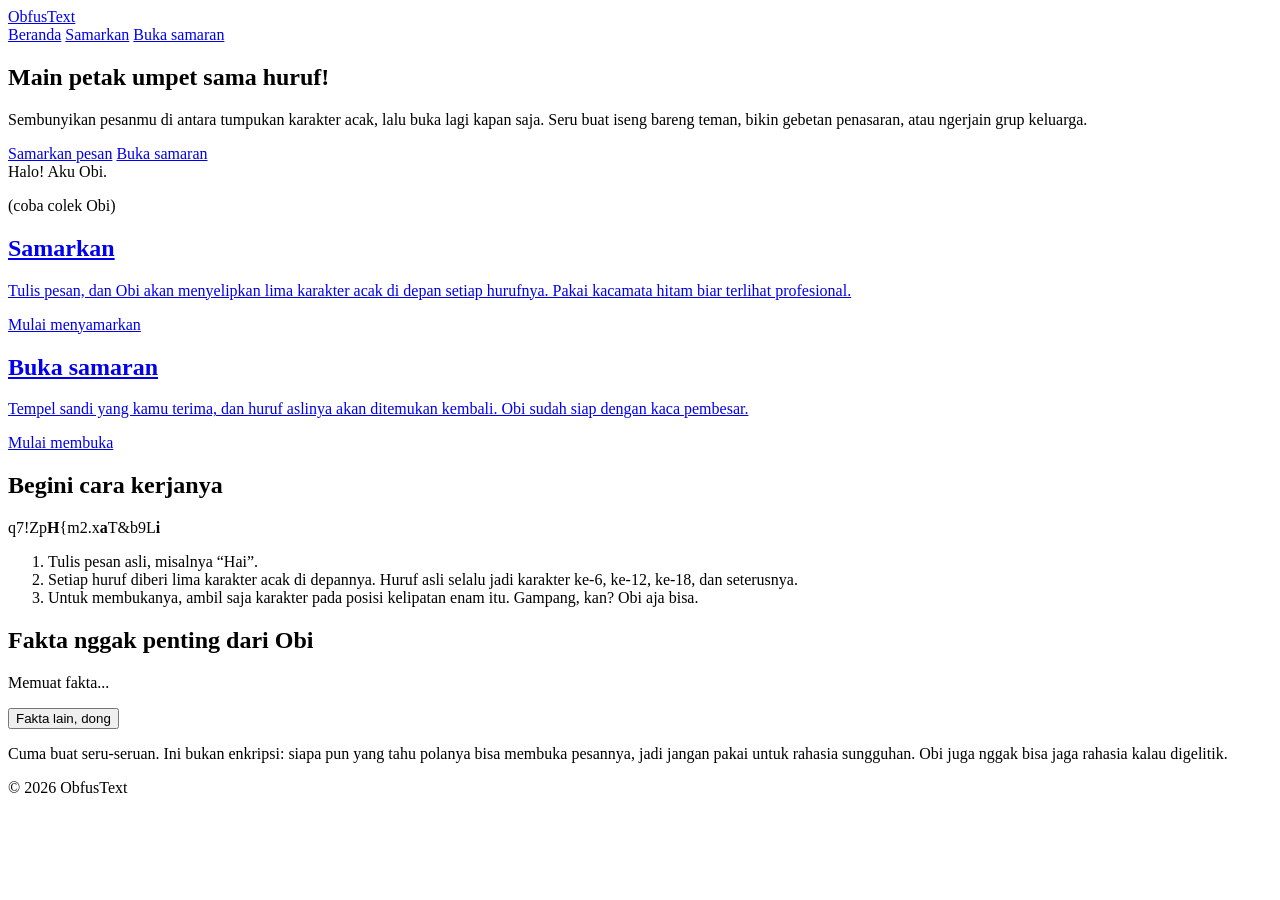
==== index.html @ d9cdc934 "Create index.html" ====
<!DOCTYPE html>
<html lang="id">
<head>
<meta charset="UTF-8">
<meta name="viewport" content="width=device-width, initial-scale=1">
<title>Beranda | ObfusText</title>
<meta name="description" content="Mainan steganografi teks: samarkan pesan di antara karakter acak, lalu buka lagi. Ditemani Obi si hantu kecil.">
<meta name="theme-color" content="#fff3c4">
<link rel="preconnect" href="https://fonts.googleapis.com">
<link rel="preconnect" href="https://fonts.gstatic.com" crossorigin>
<link rel="stylesheet" href="https://fonts.googleapis.com/css2?family=Fredoka:wght@500;600;700&family=Nunito:wght@500;700;800&display=swap">
<link rel="stylesheet" href="assets/style.css">
</head>
<body data-page="home">

<header class="top">
    <a class="logo" href="./">
        <span data-mascot="happy" data-body="#7ee8b8" data-decor></span>
        <span>ObfusText</span>
    </a>
    <nav class="nav" aria-label="Menu utama">
        <a href="./" aria-current="page">Beranda</a>
        <a href="samarkan">Samarkan</a>
        <a href="buka">Buka samaran</a>
    </nav>
</header>

<main class="main">

<section class="hero">
    <div class="hero-text">
        <h1>Main petak umpet sama huruf!</h1>
        <p class="lede">Sembunyikan pesanmu di antara tumpukan karakter acak, lalu buka lagi kapan saja. Seru buat iseng bareng teman, bikin gebetan penasaran, atau ngerjain grup keluarga.</p>
        <div class="cta">
            <a class="btn btn-pink" href="samarkan">Samarkan pesan</a>
            <a class="btn btn-sky" href="buka">Buka samaran</a>
        </div>
    </div>
    <div class="hero-art">
        <div class="speech" id="quip" aria-live="polite">Halo! Aku Obi.</div>
        <div data-mascot="happy" data-body="#7ee8b8" data-poke></div>
        <p class="poke-hint">(coba colek Obi)</p>
    </div>
</section>

<div class="ticker" aria-hidden="true"><div class="ticker-track" id="ticker"></div></div>

<section class="features" aria-label="Pilih fitur">
    <a class="feature pink" href="samarkan">
        <div class="feature-art" data-mascot="spy" data-body="#ffffff" data-decor></div>
        <h2>Samarkan</h2>
        <p>Tulis pesan, dan Obi akan menyelipkan lima karakter acak di depan setiap hurufnya. Pakai kacamata hitam biar terlihat profesional.</p>
        <span class="btn btn-white">Mulai menyamarkan</span>
    </a>
    <a class="feature sky" href="buka">
        <div class="feature-art" data-mascot="detective" data-body="#ffffff" data-decor></div>
        <h2>Buka samaran</h2>
        <p>Tempel sandi yang kamu terima, dan huruf aslinya akan ditemukan kembali. Obi sudah siap dengan kaca pembesar.</p>
        <span class="btn btn-white">Mulai membuka</span>
    </a>
</section>

<section class="card how">
    <h2>Begini cara kerjanya</h2>
    <div class="demo" aria-label="Contoh: kata Hai disamarkan menjadi karakter acak">
        <span class="n">q7!Zp</span><b>H</b><span class="n">{m2.x</span><b>a</b><span class="n">T&amp;b9L</span><b>i</b>
    </div>
    <ol class="steps">
        <li>Tulis pesan asli, misalnya “Hai”.</li>
        <li>Setiap huruf diberi lima karakter acak di depannya. Huruf asli selalu jadi karakter ke-6, ke-12, ke-18, dan seterusnya.</li>
        <li>Untuk membukanya, ambil saja karakter pada posisi kelipatan enam itu. Gampang, kan? Obi aja bisa.</li>
    </ol>
</section>

<section class="card facts">
    <h2>Fakta nggak penting dari Obi</h2>
    <p id="fact" class="fact">Memuat fakta...</p>
    <button type="button" class="btn btn-yellow btn-small" id="nextFact">Fakta lain, dong</button>
</section>

</main>

<footer class="foot">
    <p>Cuma buat seru-seruan. Ini bukan enkripsi: siapa pun yang tahu polanya bisa membuka pesannya, jadi jangan pakai untuk rahasia sungguhan. Obi juga nggak bisa jaga rahasia kalau digelitik.</p>
    <p>&copy; <span id="year">2026</span> ObfusText</p>
</footer>

<script src="assets/app.js"></script>
</body>
</html>
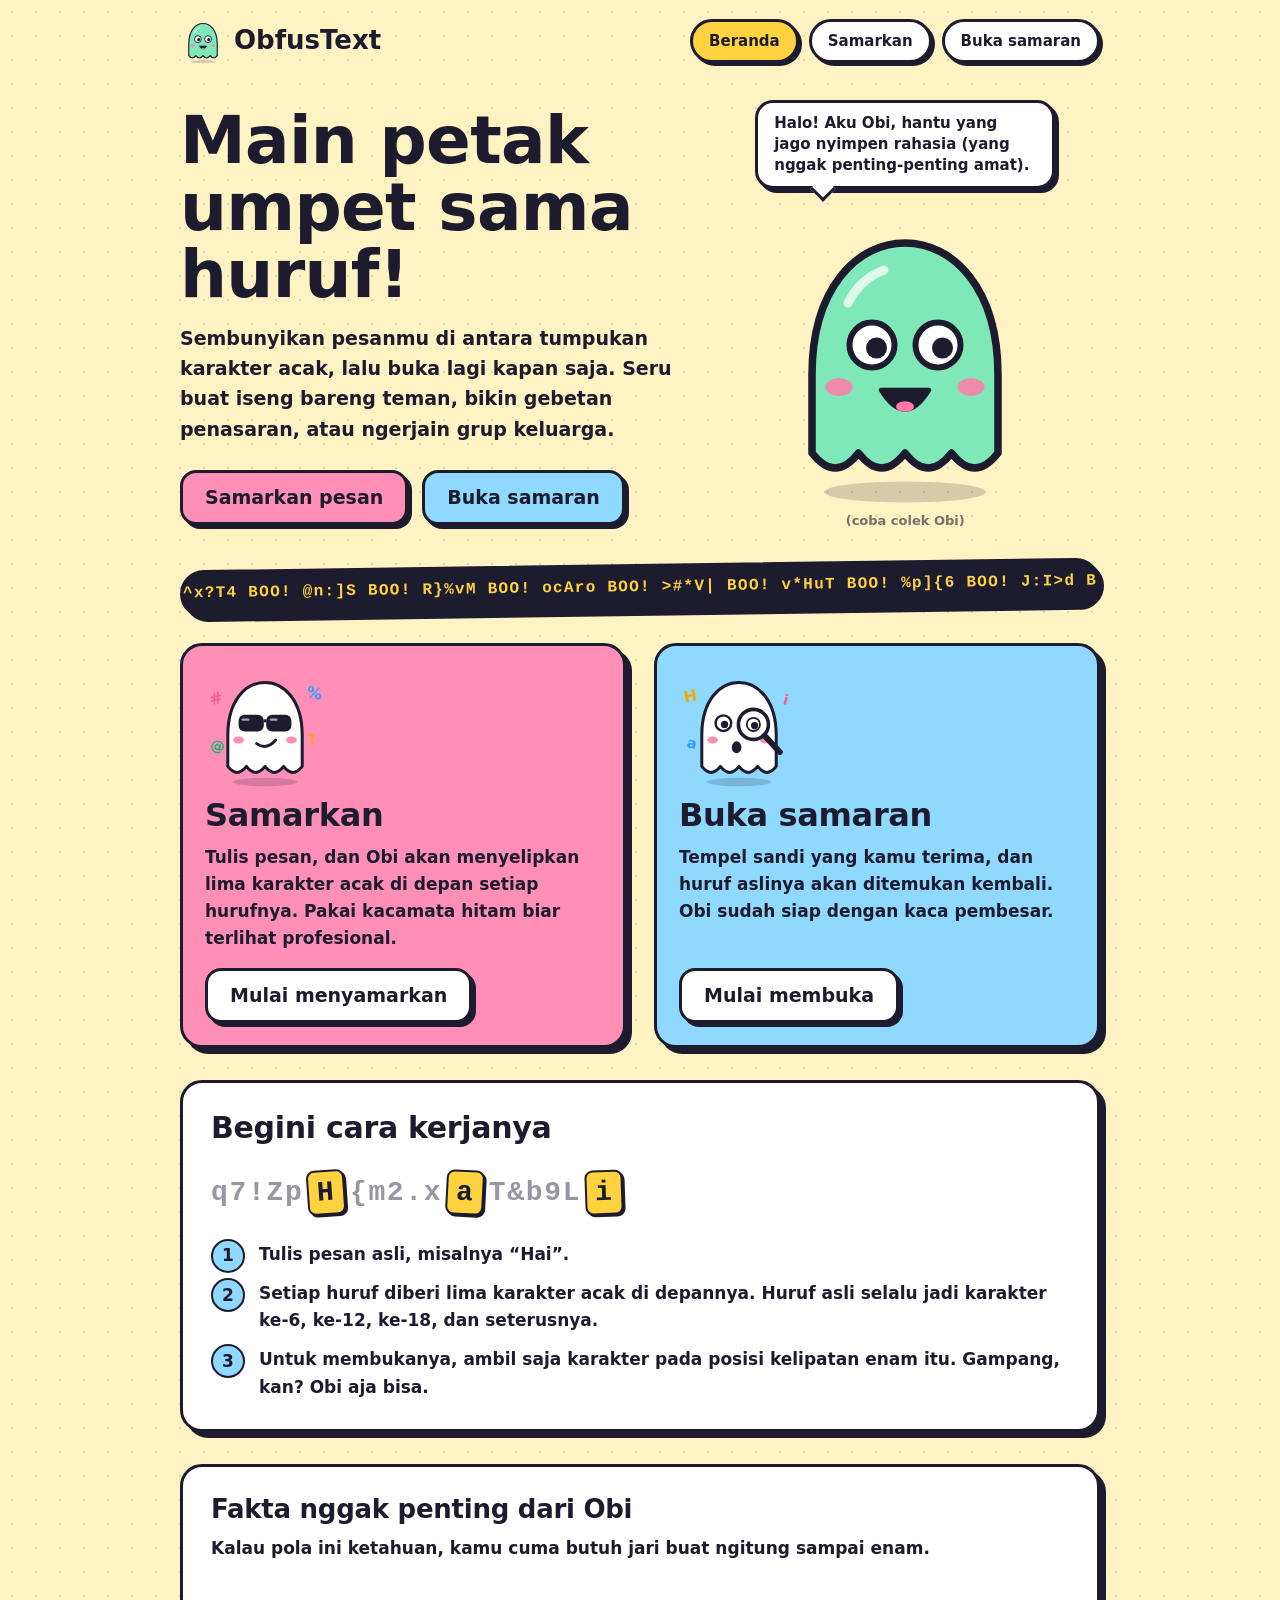
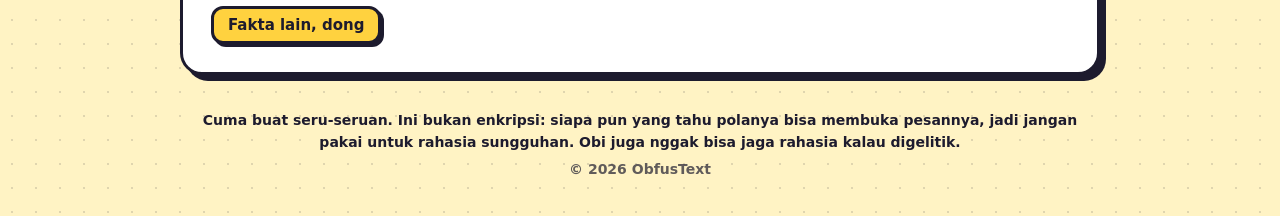
==== commit 1b6c09a1: "Add files via upload" ====
--- a/index.html
+++ b/index.html
@@ -9,19 +9,19 @@
 <link rel="preconnect" href="https://fonts.googleapis.com">
 <link rel="preconnect" href="https://fonts.gstatic.com" crossorigin>
 <link rel="stylesheet" href="https://fonts.googleapis.com/css2?family=Fredoka:wght@500;600;700&family=Nunito:wght@500;700;800&display=swap">
-<link rel="stylesheet" href="assets/style.css">
+<link rel="stylesheet" href="style.css">
 </head>
 <body data-page="home">
 
 <header class="top">
-    <a class="logo" href="./">
+    <a class="logo" href="index.html">
         <span data-mascot="happy" data-body="#7ee8b8" data-decor></span>
         <span>ObfusText</span>
     </a>
     <nav class="nav" aria-label="Menu utama">
-        <a href="./" aria-current="page">Beranda</a>
-        <a href="samarkan">Samarkan</a>
-        <a href="buka">Buka samaran</a>
+        <a href="index.html" aria-current="page">Beranda</a>
+        <a href="samarkan.html">Samarkan</a>
+        <a href="buka.html">Buka samaran</a>
     </nav>
 </header>
 
@@ -32,8 +32,8 @@
         <h1>Main petak umpet sama huruf!</h1>
         <p class="lede">Sembunyikan pesanmu di antara tumpukan karakter acak, lalu buka lagi kapan saja. Seru buat iseng bareng teman, bikin gebetan penasaran, atau ngerjain grup keluarga.</p>
         <div class="cta">
-            <a class="btn btn-pink" href="samarkan">Samarkan pesan</a>
-            <a class="btn btn-sky" href="buka">Buka samaran</a>
+            <a class="btn btn-pink" href="samarkan.html">Samarkan pesan</a>
+            <a class="btn btn-sky" href="buka.html">Buka samaran</a>
         </div>
     </div>
     <div class="hero-art">
@@ -46,13 +46,13 @@
 <div class="ticker" aria-hidden="true"><div class="ticker-track" id="ticker"></div></div>
 
 <section class="features" aria-label="Pilih fitur">
-    <a class="feature pink" href="samarkan">
+    <a class="feature pink" href="samarkan.html">
         <div class="feature-art" data-mascot="spy" data-body="#ffffff" data-decor></div>
         <h2>Samarkan</h2>
         <p>Tulis pesan, dan Obi akan menyelipkan lima karakter acak di depan setiap hurufnya. Pakai kacamata hitam biar terlihat profesional.</p>
         <span class="btn btn-white">Mulai menyamarkan</span>
     </a>
-    <a class="feature sky" href="buka">
+    <a class="feature sky" href="buka.html">
         <div class="feature-art" data-mascot="detective" data-body="#ffffff" data-decor></div>
         <h2>Buka samaran</h2>
         <p>Tempel sandi yang kamu terima, dan huruf aslinya akan ditemukan kembali. Obi sudah siap dengan kaca pembesar.</p>
@@ -85,6 +85,6 @@
     <p>&copy; <span id="year">2026</span> ObfusText</p>
 </footer>
 
-<script src="assets/app.js"></script>
+<script src="app.js"></script>
 </body>
 </html>
--- a/style.css
+++ b/style.css
@@ -0,0 +1,493 @@
+/* ==========================================
+   ObfusText - gaya kartun
+   Garis tebal, bayangan keras, warna cerah
+   ========================================== */
+
+:root {
+    --ink:    #1d1b2e;
+    --paper:  #fff3c4;
+    --white:  #ffffff;
+    --yellow: #ffd23f;
+    --pink:   #ff8fb7;
+    --mint:   #7ee8b8;
+    --sky:    #8fd8ff;
+    --warn:   #ffe28a;
+    --focus:  #2f9bff;
+
+    --display: "Fredoka", "Arial Rounded MT Bold", "Trebuchet MS", system-ui, sans-serif;
+    --body:    "Nunito", "Trebuchet MS", system-ui, sans-serif;
+    --mono:    ui-monospace, "SF Mono", "Cascadia Mono", Menlo, Consolas, monospace;
+
+    --line:   3px;
+    --radius: 22px;
+}
+
+*, *::before, *::after { box-sizing: border-box; }
+* { margin: 0; }
+
+body {
+    font-family: var(--body);
+    font-weight: 700;
+    font-size: 17px;
+    line-height: 1.6;
+    color: var(--ink);
+    background-color: var(--paper);
+    background-image: radial-gradient(rgba(29, 27, 46, .14) 1.4px, transparent 1.4px);
+    background-size: 24px 24px;
+    min-height: 100vh;
+    display: flex;
+    flex-direction: column;
+}
+
+:focus-visible { outline: 4px solid var(--focus); outline-offset: 3px; }
+
+h1, h2 { font-family: var(--display); font-weight: 700; line-height: 1.1; letter-spacing: -0.01em; }
+
+.mascot { display: block; width: 100%; height: auto; overflow: visible; }
+[data-mascot] { display: block; }
+.logo [data-mascot] { width: 46px; }
+.pupil { transition: transform .08s linear; }
+.mascot text { font-family: var(--display); font-weight: 700; }
+
+/* ---------- Navigasi ---------- */
+.top {
+    width: 100%;
+    max-width: 960px;
+    margin: 0 auto;
+    padding: 18px 20px 0;
+    display: flex;
+    flex-wrap: wrap;
+    align-items: center;
+    justify-content: space-between;
+    gap: 12px 20px;
+}
+.logo {
+    display: flex;
+    align-items: center;
+    gap: 8px;
+    color: var(--ink);
+    text-decoration: none;
+    font-family: var(--display);
+    font-weight: 700;
+    font-size: 26px;
+}
+
+.nav { display: flex; flex-wrap: wrap; gap: 10px; }
+.nav a {
+    color: var(--ink);
+    text-decoration: none;
+    font-weight: 800;
+    font-size: 15px;
+    background: var(--white);
+    border: var(--line) solid var(--ink);
+    border-radius: 999px;
+    padding: 7px 16px;
+    box-shadow: 3px 3px 0 var(--ink);
+    transition: transform .12s, box-shadow .12s;
+}
+.nav a:hover { transform: translate(-1px, -1px); box-shadow: 4px 4px 0 var(--ink); }
+.nav a:active { transform: translate(2px, 2px); box-shadow: 1px 1px 0 var(--ink); }
+.nav a[aria-current="page"] { background: var(--yellow); }
+
+/* ---------- Tata letak ---------- */
+.main {
+    width: 100%;
+    max-width: 960px;
+    margin: 0 auto;
+    padding: 28px 20px 24px;
+    flex: 1;
+}
+.main > * + * { margin-top: 32px; }
+
+.lede { font-size: 19px; max-width: 30em; margin-top: 14px; }
+
+/* ---------- Kartu & tombol ---------- */
+.card {
+    background: var(--white);
+    border: var(--line) solid var(--ink);
+    border-radius: var(--radius);
+    box-shadow: 6px 6px 0 var(--ink);
+    padding: clamp(18px, 4vw, 28px);
+}
+.card.mint { background: var(--mint); }
+
+.btn {
+    appearance: none;
+    display: inline-block;
+    font-family: var(--display);
+    font-weight: 600;
+    font-size: 19px;
+    line-height: 1.2;
+    text-align: center;
+    text-decoration: none;
+    color: var(--ink);
+    cursor: pointer;
+    border: var(--line) solid var(--ink);
+    border-radius: 16px;
+    padding: 13px 22px;
+    box-shadow: 4px 4px 0 var(--ink);
+    transition: transform .12s, box-shadow .12s;
+}
+.btn:hover { transform: translate(-2px, -2px); box-shadow: 6px 6px 0 var(--ink); }
+.btn:active { transform: translate(3px, 3px); box-shadow: 1px 1px 0 var(--ink); }
+.btn-pink   { background: var(--pink); }
+.btn-sky    { background: var(--sky); }
+.btn-yellow { background: var(--yellow); }
+.btn-white  { background: var(--white); }
+.btn-block  { display: block; width: 100%; margin-top: 18px; }
+.btn-small  { font-size: 15px; padding: 7px 14px; border-radius: 12px; box-shadow: 3px 3px 0 var(--ink); }
+
+/* ---------- Beranda ---------- */
+.hero {
+    display: grid;
+    grid-template-columns: 1.3fr 1fr;
+    align-items: center;
+    gap: 24px;
+    padding-top: 8px;
+}
+.hero h1 { font-size: clamp(38px, 7vw, 66px); line-height: 1.02; }
+.hero-art { max-width: 300px; justify-self: center; width: 100%; }
+.hero-art .mascot, .head-art .mascot { animation: bob 3.2s ease-in-out infinite; }
+.logo:hover .mascot { animation: bob .8s ease-in-out infinite; }
+@keyframes bob {
+    0%, 100% { transform: translateY(0) rotate(-1.5deg); }
+    50%      { transform: translateY(-10px) rotate(1.5deg); }
+}
+.cta { display: flex; flex-wrap: wrap; gap: 14px; margin-top: 26px; }
+
+.features { display: grid; grid-template-columns: 1fr 1fr; gap: 28px; }
+.feature {
+    display: flex;
+    flex-direction: column;
+    align-items: flex-start;
+    gap: 10px;
+    color: var(--ink);
+    text-decoration: none;
+    border: var(--line) solid var(--ink);
+    border-radius: var(--radius);
+    box-shadow: 6px 6px 0 var(--ink);
+    padding: 22px;
+    transition: transform .15s, box-shadow .15s;
+}
+.feature:hover { transform: translate(-3px, -3px) rotate(-.4deg); box-shadow: 9px 9px 0 var(--ink); }
+.feature:active { transform: translate(3px, 3px); box-shadow: 2px 2px 0 var(--ink); }
+.feature.pink { background: var(--pink); }
+.feature.sky  { background: var(--sky); }
+.feature-art { width: 120px; }
+.feature h2 { font-size: 32px; }
+.feature p { flex: 1; }
+.feature .btn { margin-top: 6px; }
+
+.how h2 { font-size: 30px; }
+.demo {
+    margin: 20px 0 6px;
+    font-family: var(--mono);
+    font-size: clamp(17px, 4.4vw, 28px);
+    font-weight: 700;
+    letter-spacing: .06em;
+    line-height: 2.1;
+    word-break: break-all;
+}
+.demo .n { opacity: .45; }
+.demo b {
+    font-weight: 800;
+    background: var(--yellow);
+    border: 2px solid var(--ink);
+    border-radius: 8px;
+    padding: 1px 8px;
+    margin: 0 4px;
+    display: inline-block;
+    line-height: 1.4;
+    box-shadow: 2px 2px 0 var(--ink);
+}
+.demo b:nth-of-type(1) { transform: rotate(-4deg); }
+.demo b:nth-of-type(2) { transform: rotate(3deg); }
+.demo b:nth-of-type(3) { transform: rotate(-2deg); }
+
+.steps { list-style: none; padding: 0; margin-top: 18px; counter-reset: langkah; display: grid; gap: 12px; }
+.steps li { counter-increment: langkah; position: relative; padding-left: 48px; }
+.steps li::before {
+    content: counter(langkah);
+    position: absolute;
+    left: 0;
+    top: -2px;
+    width: 34px;
+    height: 34px;
+    display: grid;
+    place-items: center;
+    font-family: var(--display);
+    font-weight: 700;
+    background: var(--sky);
+    border: 2px solid var(--ink);
+    border-radius: 50%;
+}
+
+/* ---------- Halaman fitur ---------- */
+.head { display: flex; align-items: center; gap: 24px; }
+.head-art { width: clamp(110px, 24vw, 170px); flex: none; }
+.head h1 { font-size: clamp(32px, 6vw, 52px); }
+.head .lede { font-size: 18px; margin-top: 10px; }
+
+label.field {
+    display: flex;
+    justify-content: space-between;
+    align-items: baseline;
+    gap: 12px;
+    font-family: var(--display);
+    font-weight: 600;
+    font-size: 20px;
+    margin-bottom: 10px;
+}
+.count { font-family: var(--mono); font-size: 13px; font-weight: 700; opacity: .7; }
+
+textarea {
+    display: block;
+    width: 100%;
+    min-height: 160px;
+    resize: vertical;
+    font-family: var(--mono);
+    font-size: 16px;
+    font-weight: 700;
+    line-height: 1.7;
+    color: var(--ink);
+    background: #fffbea;
+    border: var(--line) solid var(--ink);
+    border-radius: 16px;
+    padding: 14px 16px;
+}
+textarea::placeholder { color: rgba(29, 27, 46, .45); }
+textarea:focus { outline: none; box-shadow: 0 0 0 5px var(--sky); }
+
+.hint { margin-top: 14px; font-size: 14px; opacity: .8; }
+kbd {
+    font-family: var(--mono);
+    font-size: 12px;
+    background: var(--white);
+    border: 2px solid var(--ink);
+    border-radius: 6px;
+    padding: 0 5px;
+    box-shadow: 0 2px 0 var(--ink);
+}
+
+/* ---------- Hasil ---------- */
+.result { scroll-margin-top: 20px; }
+.result-head {
+    display: flex;
+    flex-wrap: wrap;
+    align-items: center;
+    justify-content: space-between;
+    gap: 10px 16px;
+    margin-bottom: 14px;
+}
+.result-head h2 { font-size: 24px; }
+.meta { font-family: var(--mono); font-size: 13px; font-weight: 700; margin-left: 6px; opacity: .7; }
+.tools { display: flex; flex-wrap: wrap; align-items: center; gap: 12px; }
+.toggle { display: inline-flex; align-items: center; gap: 8px; font-size: 14px; cursor: pointer; user-select: none; }
+.toggle input { width: 20px; height: 20px; accent-color: var(--ink); }
+
+.out {
+    font-family: var(--mono);
+    font-size: 16px;
+    font-weight: 700;
+    line-height: 2.1;
+    letter-spacing: .04em;
+    white-space: pre-wrap;
+    word-break: break-all;
+    background: var(--white);
+    border: var(--line) solid var(--ink);
+    border-radius: 16px;
+    padding: 14px 16px;
+    max-height: 340px;
+    overflow: auto;
+}
+.out i, .out b { font-style: normal; font-weight: 700; }
+.out i { opacity: .5; }
+.out.sorot b {
+    background: var(--yellow);
+    border: 2px solid var(--ink);
+    border-radius: 6px;
+    padding: 0 4px;
+    margin: 0 1px;
+}
+.out.plain { letter-spacing: 0; line-height: 1.7; font-size: 18px; word-break: normal; overflow-wrap: anywhere; }
+
+.notice {
+    margin-bottom: 14px;
+    padding: 10px 16px;
+    background: var(--warn);
+    border: 2px solid var(--ink);
+    border-radius: 14px;
+    font-size: 15px;
+}
+
+.bubble {
+    position: relative;
+    background: var(--white);
+    border: var(--line) solid var(--ink);
+    border-radius: var(--radius);
+    box-shadow: 6px 6px 0 var(--ink);
+    padding: clamp(18px, 4vw, 28px);
+}
+.bubble::before {
+    content: "";
+    position: absolute;
+    top: -12px;
+    left: 44px;
+    width: 20px;
+    height: 20px;
+    background: var(--white);
+    border-top: var(--line) solid var(--ink);
+    border-left: var(--line) solid var(--ink);
+    transform: rotate(45deg);
+}
+.bubble .out { background: #fffbea; }
+
+.next { margin-top: 24px; }
+
+/* ---------- Footer ---------- */
+.foot {
+    width: 100%;
+    max-width: 960px;
+    margin: 0 auto;
+    padding: 10px 20px 36px;
+    text-align: center;
+    font-size: 14px;
+}
+.foot p + p { margin-top: 4px; opacity: .7; }
+
+/* ---------- Responsif ---------- */
+@media (max-width: 720px) {
+    .hero { grid-template-columns: 1fr; }
+    .hero-art { max-width: 200px; order: -1; justify-self: start; }
+    .features { grid-template-columns: 1fr; }
+}
+@media (max-width: 520px) {
+    body { font-size: 16px; }
+    .head { flex-direction: column; align-items: flex-start; gap: 12px; }
+    .btn-block, .cta .btn { width: 100%; }
+}
+
+@media (prefers-reduced-motion: reduce) {
+    .hero-art .mascot, .head-art .mascot { animation: none; }
+    .btn, .nav a, .feature { transition: none; }
+    .ticker-track { animation: none; }
+    [data-poke].squish, [data-poke].spin, .speech.wiggle { animation: none; }
+    .out .pop { animation: none; }
+}
+
+/* ==========================================
+   Tambahan: tingkah Obi
+   ========================================== */
+
+/* Gelembung bicara */
+.speech {
+    position: relative;
+    background: var(--white);
+    border: var(--line) solid var(--ink);
+    border-radius: 18px;
+    box-shadow: 4px 4px 0 var(--ink);
+    padding: 10px 16px;
+    font-size: 15px;
+    line-height: 1.4;
+    margin-bottom: 18px;
+    min-height: 3.2em;
+}
+.speech::after {
+    content: "";
+    position: absolute;
+    bottom: -12px;
+    left: 56px;
+    width: 18px;
+    height: 18px;
+    background: var(--white);
+    border-right: var(--line) solid var(--ink);
+    border-bottom: var(--line) solid var(--ink);
+    transform: rotate(45deg);
+}
+.speech.inline { display: inline-block; max-width: 30em; margin: 20px 0 0; min-height: 0; }
+.speech.inline::after { left: -11px; bottom: auto; top: 50%; margin-top: -9px; border: 0; border-left: var(--line) solid var(--ink); border-bottom: var(--line) solid var(--ink); }
+.speech.wiggle { animation: wiggle .5s ease; }
+@keyframes wiggle {
+    0%   { transform: scale(.9) rotate(-2deg); }
+    40%  { transform: scale(1.04) rotate(1.5deg); }
+    100% { transform: scale(1) rotate(0); }
+}
+
+/* Obi bisa dicolek */
+[data-poke] { cursor: pointer; -webkit-tap-highlight-color: transparent; }
+[data-poke]:focus-visible { outline-offset: 6px; border-radius: 24px; }
+[data-poke].squish .mascot { animation: squish .45s ease; }
+[data-poke].spin .mascot   { animation: spin 1.4s cubic-bezier(.4, 1.6, .5, 1); }
+@keyframes squish {
+    0%   { transform: scale(1, 1); }
+    30%  { transform: scale(1.18, .78) translateY(10px); }
+    60%  { transform: scale(.9, 1.15) translateY(-10px); }
+    100% { transform: scale(1, 1); }
+}
+@keyframes spin {
+    0%   { transform: rotate(0) scale(1); }
+    50%  { transform: rotate(540deg) scale(.7); }
+    100% { transform: rotate(1080deg) scale(1); }
+}
+.poke-hint { text-align: center; font-size: 13px; opacity: .6; margin-top: 4px; }
+
+/* Ticker karakter acak */
+.ticker {
+    overflow: hidden;
+    border: var(--line) solid var(--ink);
+    border-radius: 999px;
+    background: var(--ink);
+    color: var(--yellow);
+    box-shadow: 4px 4px 0 var(--ink);
+    transform: rotate(-.8deg);
+    font-family: var(--mono);
+    font-weight: 800;
+    font-size: 16px;
+    padding: 8px 0;
+}
+.ticker-track { display: flex; width: max-content; animation: slide 40s linear infinite; }
+.ticker-track span { white-space: nowrap; padding-right: 1ch; letter-spacing: .08em; }
+@keyframes slide { to { transform: translateX(-50%); } }
+
+/* Fakta nggak penting */
+.facts h2 { font-size: 26px; }
+.fact { margin: 12px 0 16px; min-height: 3.2em; }
+
+/* Alat di bawah textarea */
+.row-tools { display: flex; flex-wrap: wrap; gap: 10px; margin-top: 14px; }
+
+/* Hasil: muncul satu-satu */
+.out .pop { animation: pop .35s cubic-bezier(.3, 1.7, .5, 1) both; }
+@keyframes pop {
+    from { opacity: 0; transform: translateY(8px) scale(.6); }
+    to   { opacity: 1; transform: none; }
+}
+.out i.pop { animation-name: popNoise; }
+@keyframes popNoise {
+    from { opacity: 0; transform: translateY(8px) scale(.6); }
+    to   { opacity: .5; transform: none; }
+}
+
+/* Konfeti */
+.confetti { position: fixed; inset: 0; pointer-events: none; overflow: hidden; z-index: 50; }
+.confetti span {
+    position: absolute;
+    top: -40px;
+    font-family: var(--mono);
+    font-weight: 800;
+    animation-name: fall;
+    animation-timing-function: ease-in;
+    animation-fill-mode: forwards;
+}
+@keyframes fall {
+    to { transform: translate(var(--dx), 110vh) rotate(var(--rot)); opacity: .2; }
+}
+
+.next { margin-top: 24px; }
+[hidden] { display: none !important; }
+
+@media (max-width: 520px) {
+    .speech.inline { display: block; }
+    .speech.inline::after { left: 40px; top: -12px; bottom: auto; margin: 0; border: 0; border-left: var(--line) solid var(--ink); border-top: var(--line) solid var(--ink); }
+    .row-tools .btn { flex: 1 1 auto; }
+}
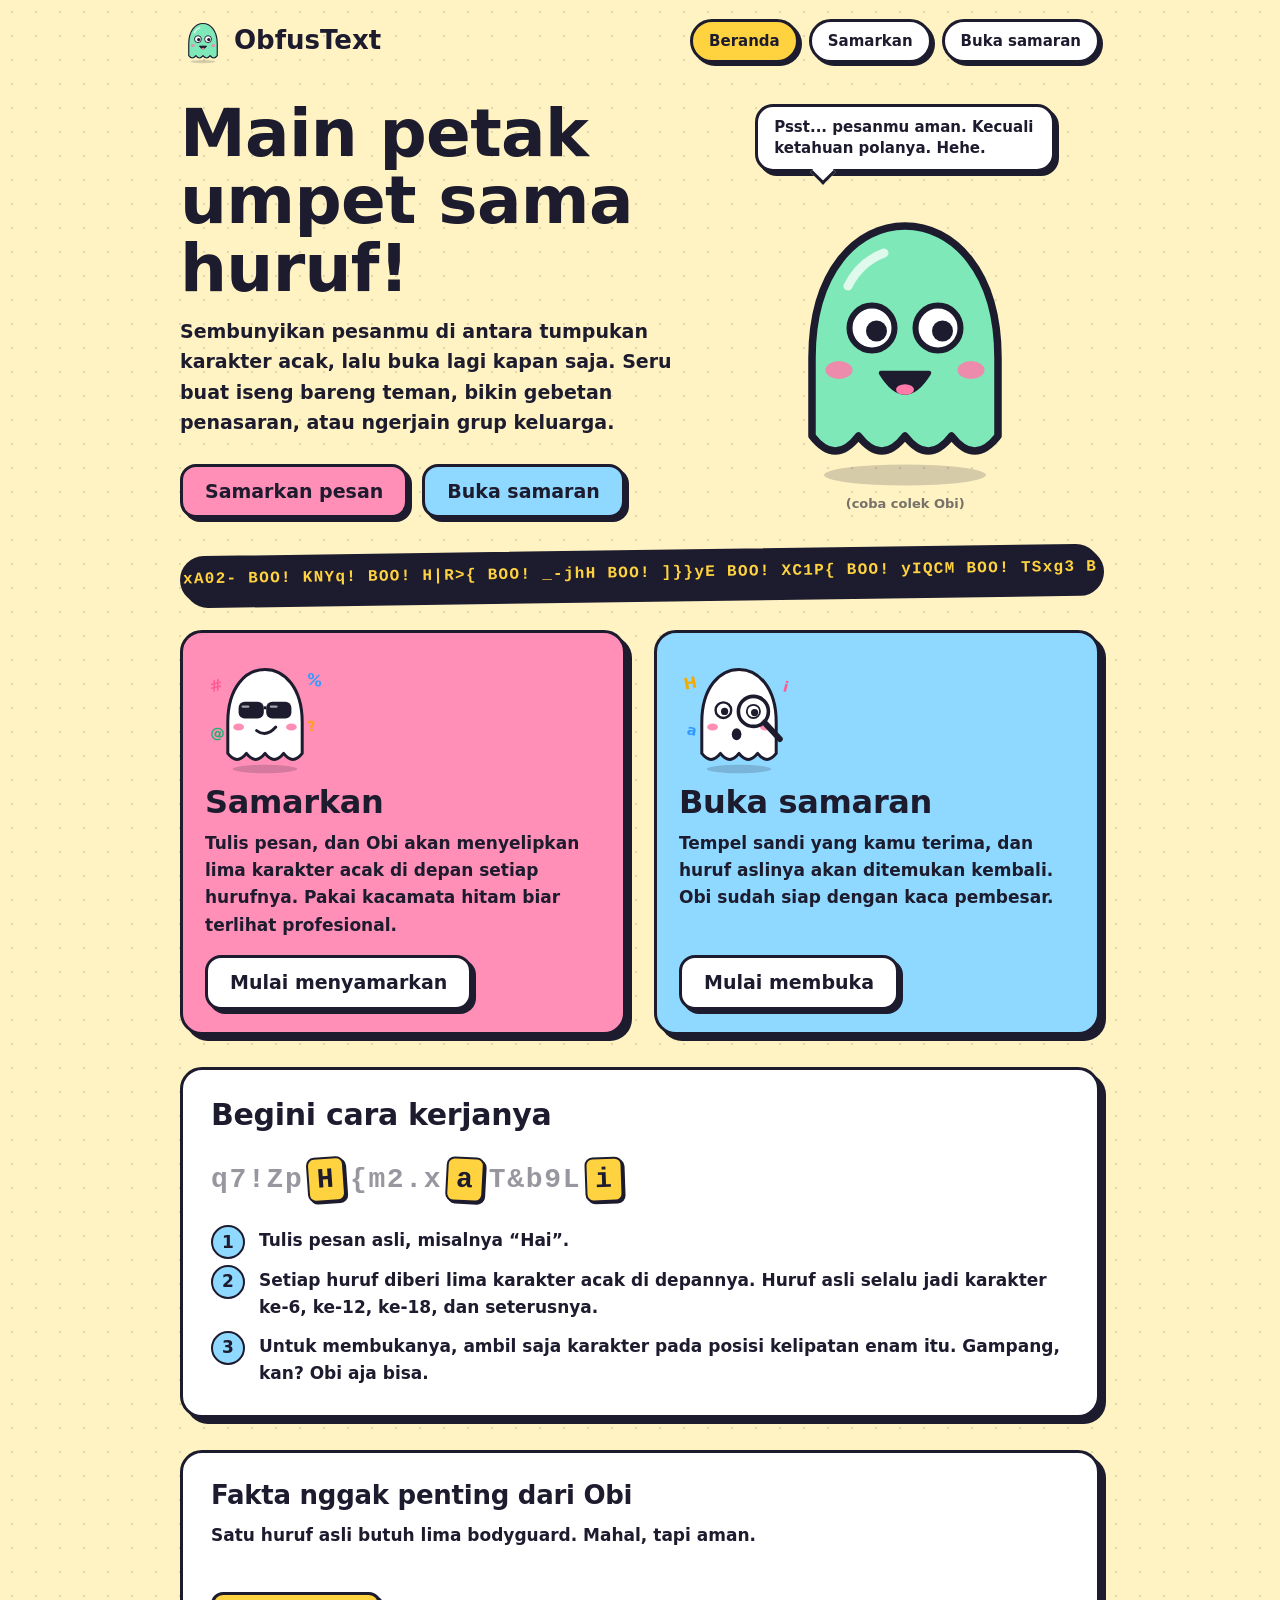
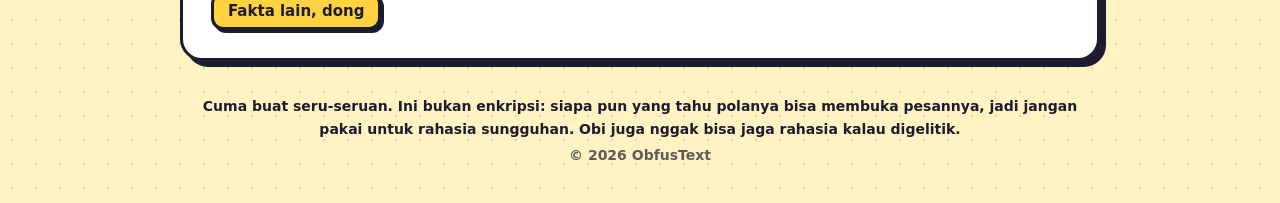
==== commit 3e70f918: "Add files via upload" ====
--- a/index.html
+++ b/index.html
@@ -3,6 +3,7 @@
 <head>
 <meta charset="UTF-8">
 <meta name="viewport" content="width=device-width, initial-scale=1">
+<meta name="google-site-verification" content="hmAgmkm3hf_NlYyFIFxW-_OBzYk5wHlc07R37JQppXQ" />
 <title>Beranda | ObfusText</title>
 <meta name="description" content="Mainan steganografi teks: samarkan pesan di antara karakter acak, lalu buka lagi. Ditemani Obi si hantu kecil.">
 <meta name="theme-color" content="#fff3c4">
